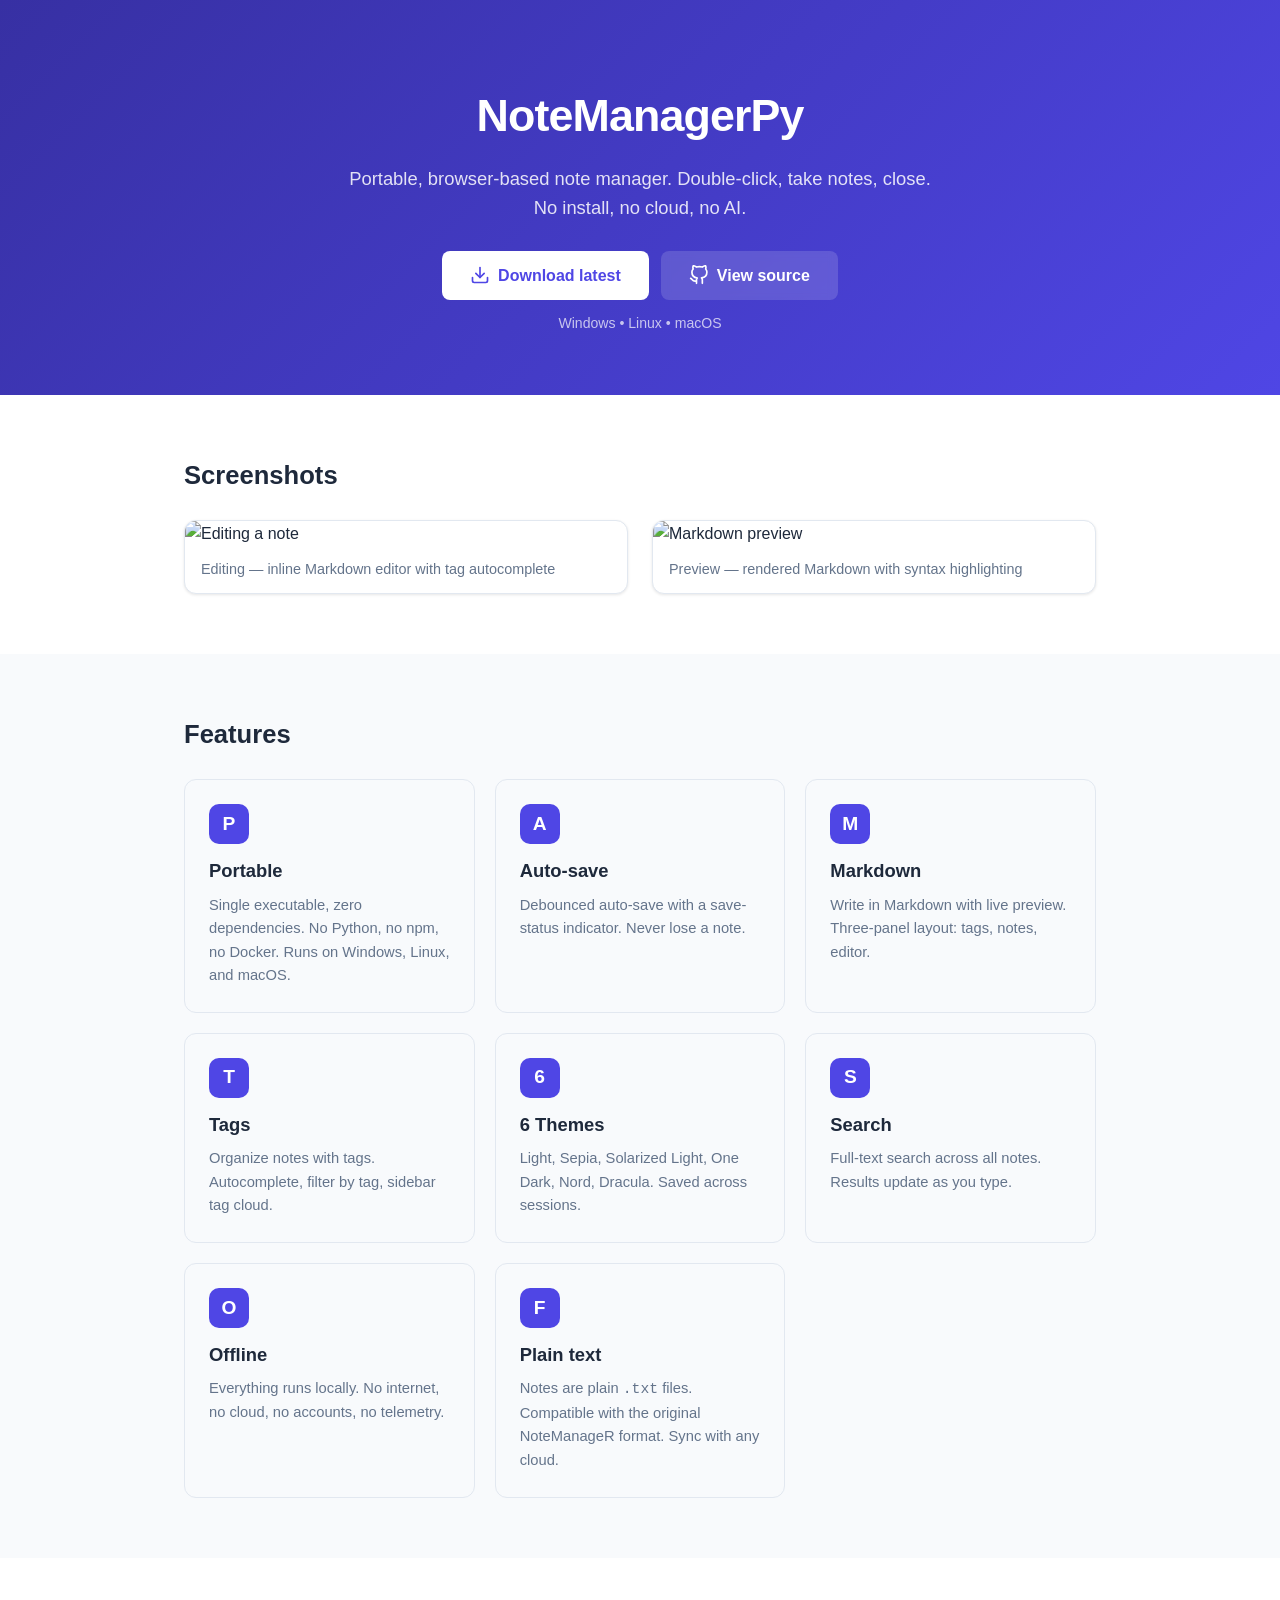
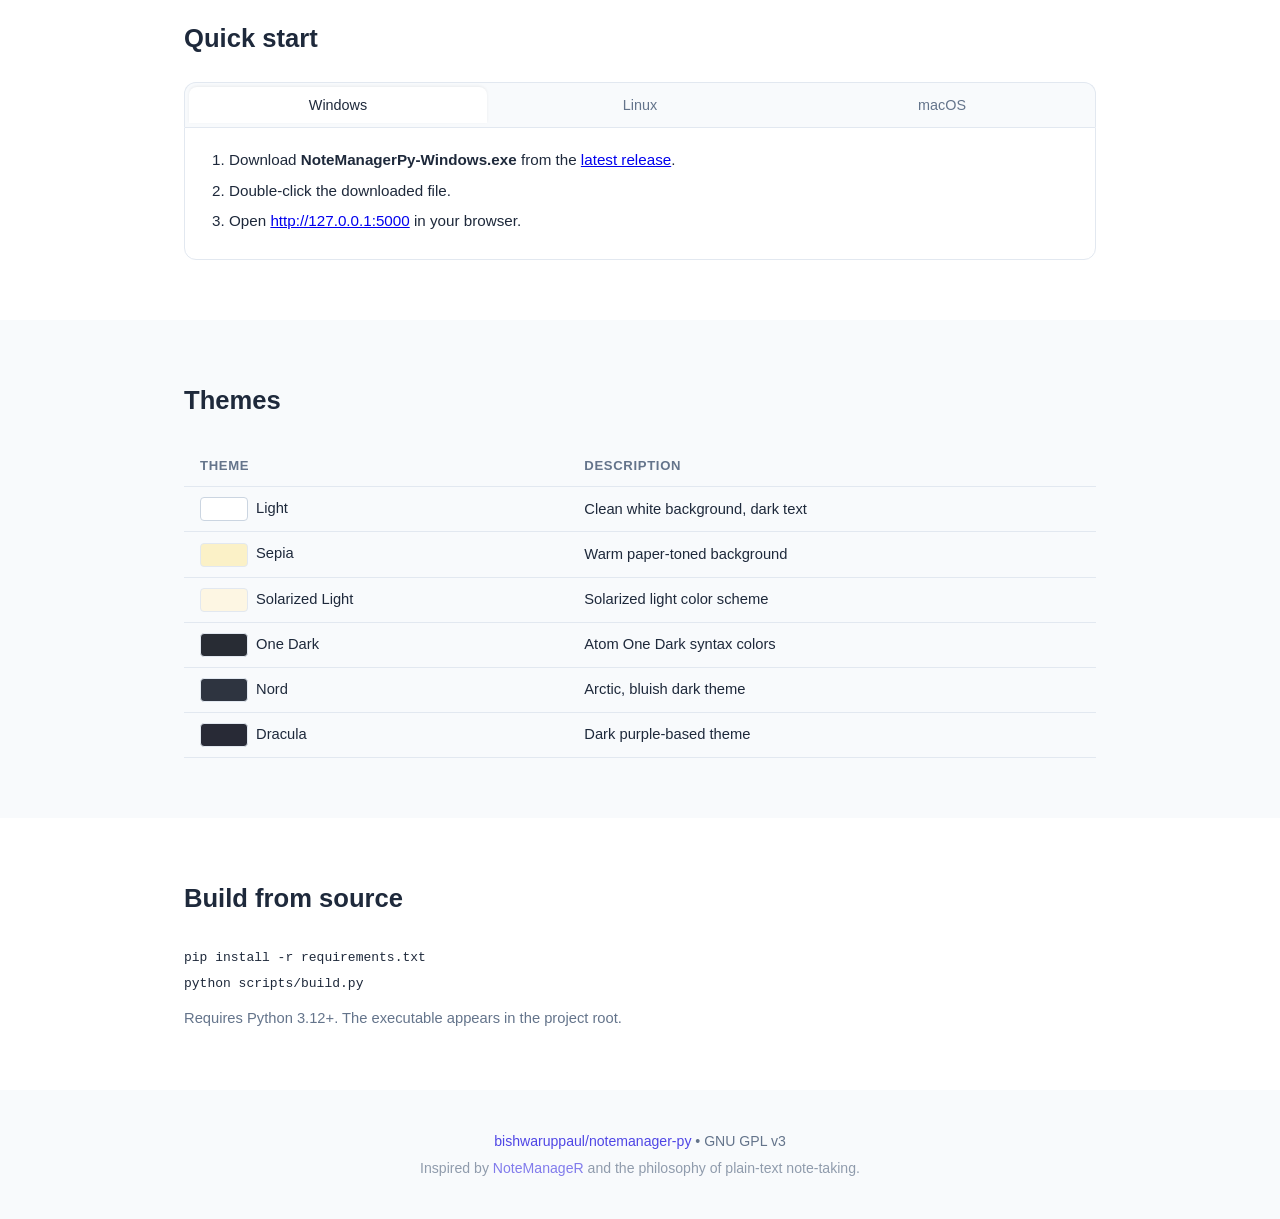
==== docs/index.html @ 029314eb "Create website" ====
<!DOCTYPE html>
<html lang="en">
<head>
  <meta charset="UTF-8">
  <meta name="viewport" content="width=device-width, initial-scale=1.0">
  <meta name="description" content="NoteManagerPy — Portable, browser-based note manager. Double-click, take notes, close. No install, no cloud, no AI.">
  <title>NoteManagerPy</title>
  <style>
    :root {
      --primary: #4f46e5;
      --primary-light: #818cf8;
      --primary-dark: #3730a3;
      --bg: #f8fafc;
      --surface: #ffffff;
      --text: #1e293b;
      --text-muted: #64748b;
      --border: #e2e8f0;
      --radius: 12px;
    }
    *, *::before, *::after { box-sizing: border-box; margin: 0; padding: 0; }
    body {
      font-family: -apple-system, BlinkMacSystemFont, "Segoe UI", Roboto, "Helvetica Neue", Arial, sans-serif;
      background: var(--bg);
      color: var(--text);
      line-height: 1.6;
    }
    .container { max-width: 960px; margin: 0 auto; padding: 0 24px; }

    /* Hero */
    .hero {
      background: linear-gradient(135deg, var(--primary-dark), var(--primary));
      color: #fff;
      padding: 80px 24px 60px;
      text-align: center;
    }
    .hero h1 { font-size: 2.8rem; font-weight: 800; letter-spacing: -0.02em; }
    .hero p { font-size: 1.15rem; margin-top: 12px; opacity: .85; max-width: 600px; margin-inline: auto; }
    .hero-actions { margin-top: 28px; display: flex; gap: 12px; justify-content: center; flex-wrap: wrap; }
    .btn {
      display: inline-flex; align-items: center; gap: 8px;
      padding: 12px 28px; border-radius: 8px; font-size: 1rem; font-weight: 600;
      text-decoration: none; transition: .2s;
    }
    .btn-primary { background: #fff; color: var(--primary); }
    .btn-primary:hover { background: #eef2ff; transform: translateY(-1px); }
    .btn-secondary { background: rgba(255,255,255,.15); color: #fff; backdrop-filter: blur(4px); }
    .btn-secondary:hover { background: rgba(255,255,255,.25); transform: translateY(-1px); }
    .btn svg { width: 20px; height: 20px; flex-shrink: 0; }

    /* Sections */
    section { padding: 60px 0; }
    section:nth-child(even) { background: var(--surface); }
    h2 { font-size: 1.6rem; font-weight: 700; margin-bottom: 24px; }
    h3 { font-size: 1.15rem; font-weight: 600; margin-bottom: 8px; }

    /*** Screenshots ***/
    .screenshots-grid {
      display: grid; grid-template-columns: 1fr 1fr; gap: 24px;
    }
    .screenshots-grid figure {
      background: var(--surface); border-radius: var(--radius); overflow: hidden;
      box-shadow: 0 1px 3px rgba(0,0,0,.1); border: 1px solid var(--border);
    }
    .screenshots-grid figcaption {
      padding: 12px 16px; font-size: .9rem; font-weight: 500; color: var(--text-muted);
    }
    .screenshots-grid img { width: 100%; display: block; }

    /*** Features ***/
    .features-grid {
      display: grid; grid-template-columns: repeat(auto-fill, minmax(260px, 1fr)); gap: 20px;
    }
    .feature-card {
      background: var(--bg); border-radius: var(--radius);
      padding: 24px; border: 1px solid var(--border);
    }
    .feature-card .icon {
      width: 40px; height: 40px; border-radius: 10px;
      background: var(--primary); color: #fff;
      display: flex; align-items: center; justify-content: center;
      font-size: 1.2rem; font-weight: 700; margin-bottom: 12px;
    }
    .feature-card p { font-size: .92rem; color: var(--text-muted); }

    /*** Quick start ***/
    .tabs-nav {
      display: flex; gap: 4px; margin-bottom: 0;
      background: var(--bg); padding: 4px; border-radius: var(--radius) var(--radius) 0 0;
      border: 1px solid var(--border); border-bottom: 0;
    }
    .tab-btn {
      flex: 1; padding: 10px 16px; border: 0; border-radius: 8px 8px 0 0;
      font-size: .9rem; font-weight: 500; cursor: pointer; transition: .15s;
      background: transparent; color: var(--text-muted);
    }
    .tab-btn.active { background: var(--surface); color: var(--text); box-shadow: 0 -1px 3px rgba(0,0,0,.06); }
    .tab-content { display: none; background: var(--surface); border: 1px solid var(--border); border-radius: 0 0 var(--radius) var(--radius); padding: 20px 24px; }
    .tab-content.active { display: block; }
    .tab-content code { display: block; background: #1e293b; color: #e2e8f0; padding: 16px; border-radius: 8px; font-size: .85rem; overflow-x: auto; }
    .tab-content li { margin-bottom: 6px; font-size: .95rem; }

    /*** Themes table ***/
    .theme-table { width: 100%; border-collapse: collapse; font-size: .92rem; }
    .theme-table th, .theme-table td { text-align: left; padding: 10px 16px; border-bottom: 1px solid var(--border); }
    .theme-table th { font-weight: 600; color: var(--text-muted); font-size: .82rem; text-transform: uppercase; letter-spacing: .05em; }
    .swatch { display: inline-block; width: 48px; height: 24px; border-radius: 4px; border: 1px solid var(--border); vertical-align: middle; margin-right: 8px; }

    /*** Footer ***/
    footer {
      text-align: center; padding: 40px 24px;
      color: var(--text-muted); font-size: .88rem;
    }
    footer a { color: var(--primary); text-decoration: none; }

    /*** Responsive ***/
    @media (max-width: 700px) {
      .hero h1 { font-size: 1.8rem; }
      .screenshots-grid { grid-template-columns: 1fr; }
    }
  </style>
</head>
<body>

<header class="hero">
  <div class="container">
    <h1>NoteManagerPy</h1>
    <p>Portable, browser-based note manager. Double-click, take notes, close. No install, no cloud, no AI.</p>
    <div class="hero-actions">
      <a class="btn btn-primary" href="https://github.com/bishwaruppaul/notemanager-py/releases/latest" target="_blank">
        <svg viewBox="0 0 24 24" fill="none" stroke="currentColor" stroke-width="2" stroke-linecap="round" stroke-linejoin="round"><path d="M21 15v4a2 2 0 01-2 2H5a2 2 0 01-2-2v-4"/><polyline points="7 10 12 15 17 10"/><line x1="12" y1="15" x2="12" y2="3"/></svg>
        Download latest
      </a>
      <a class="btn btn-secondary" href="https://github.com/bishwaruppaul/notemanager-py" target="_blank">
        <svg viewBox="0 0 24 24" fill="none" stroke="currentColor" stroke-width="2" stroke-linecap="round" stroke-linejoin="round"><path d="M9 19c-5 1.5-5-2.5-7-3m14 6v-3.87a3.37 3.37 0 00-.94-2.61c3.14-.35 6.44-1.54 6.44-7A5.44 5.44 0 0020 4.77 5.07 5.07 0 0019.91 1S18.73.65 16 2.48a13.38 13.38 0 00-7 0C6.27.65 5.09 1 5.09 1A5.07 5.07 0 005 4.77a5.44 5.44 0 00-1.5 3.78c0 5.42 3.3 6.61 6.44 7A3.37 3.37 0 009 18.13V22"/></svg>
        View source
      </a>
    </div>
    <div class="hero-actions" style="margin-top:12px;font-size:.88rem;opacity:.7">
      Windows &bull; Linux &bull; macOS
    </div>
  </div>
</header>

<!-- Screenshots -->
<section>
  <div class="container">
    <h2>Screenshots</h2>
    <div class="screenshots-grid">
      <figure>
        <img src="screenshots/edit_screenshot.png" alt="Editing a note">
        <figcaption>Editing — inline Markdown editor with tag autocomplete</figcaption>
      </figure>
      <figure>
        <img src="screenshots/preview_screenshot.png" alt="Markdown preview">
        <figcaption>Preview — rendered Markdown with syntax highlighting</figcaption>
      </figure>
    </div>
  </div>
</section>

<!-- Features -->
<section>
  <div class="container">
    <h2>Features</h2>
    <div class="features-grid">
      <div class="feature-card">
        <div class="icon">P</div>
        <h3>Portable</h3>
        <p>Single executable, zero dependencies. No Python, no npm, no Docker. Runs on Windows, Linux, and macOS.</p>
      </div>
      <div class="feature-card">
        <div class="icon">A</div>
        <h3>Auto-save</h3>
        <p>Debounced auto-save with a save-status indicator. Never lose a note.</p>
      </div>
      <div class="feature-card">
        <div class="icon">M</div>
        <h3>Markdown</h3>
        <p>Write in Markdown with live preview. Three-panel layout: tags, notes, editor.</p>
      </div>
      <div class="feature-card">
        <div class="icon">T</div>
        <h3>Tags</h3>
        <p>Organize notes with tags. Autocomplete, filter by tag, sidebar tag cloud.</p>
      </div>
      <div class="feature-card">
        <div class="icon">6</div>
        <h3>6 Themes</h3>
        <p>Light, Sepia, Solarized Light, One Dark, Nord, Dracula. Saved across sessions.</p>
      </div>
      <div class="feature-card">
        <div class="icon">S</div>
        <h3>Search</h3>
        <p>Full-text search across all notes. Results update as you type.</p>
      </div>
      <div class="feature-card">
        <div class="icon">O</div>
        <h3>Offline</h3>
        <p>Everything runs locally. No internet, no cloud, no accounts, no telemetry.</p>
      </div>
      <div class="feature-card">
        <div class="icon">F</div>
        <h3>Plain text</h3>
        <p>Notes are plain <code>.txt</code> files. Compatible with the original NoteManageR format. Sync with any cloud.</p>
      </div>
    </div>
  </div>
</section>

<!-- Quick start -->
<section>
  <div class="container">
    <h2>Quick start</h2>
    <div class="tabs-nav" id="tabs-nav">
      <button class="tab-btn active" data-tab="win">Windows</button>
      <button class="tab-btn" data-tab="linux">Linux</button>
      <button class="tab-btn" data-tab="mac">macOS</button>
    </div>
    <div class="tab-content active" id="tab-win">
      <ol style="padding-left:20px">
        <li>Download <strong>NoteManagerPy-Windows.exe</strong> from the <a href="https://github.com/bishwaruppaul/notemanager-py/releases/latest">latest release</a>.</li>
        <li>Double-click the downloaded file.</li>
        <li>Open <a href="http://127.0.0.1:5000">http://127.0.0.1:5000</a> in your browser.</li>
      </ol>
    </div>
    <div class="tab-content" id="tab-linux">
      <ol style="padding-left:20px">
        <li>Download <strong>NoteManagerPy-Linux</strong> from the <a href="https://github.com/bishwaruppaul/notemanager-py/releases/latest">latest release</a>.</li>
        <li><code>chmod +x NoteManagerPy-Linux</code></li>
        <li><code>./NoteManagerPy-Linux</code></li>
        <li>Open <a href="http://127.0.0.1:5000">http://127.0.0.1:5000</a>.</li>
      </ol>
    </div>
    <div class="tab-content" id="tab-mac">
      <ol style="padding-left:20px">
        <li>Download <strong>NoteManagerPy-macOS</strong> (or <strong>NoteManagerPy-macOS.app</strong>) from the <a href="https://github.com/bishwaruppaul/notemanager-py/releases/latest">latest release</a>.</li>
        <li><code>chmod +x NoteManagerPy-macOS</code></li>
        <li><code>./NoteManagerPy-macOS</code></li>
        <li>Open <a href="http://127.0.0.1:5000">http://127.0.0.1:5000</a>.</li>
      </ol>
    </div>
  </div>
</section>

<!-- Themes -->
<section>
  <div class="container">
    <h2>Themes</h2>
    <table class="theme-table">
      <thead>
        <tr><th>Theme</th><th>Description</th></tr>
      </thead>
      <tbody>
        <tr><td><span class="swatch" style="background:#ffffff;border-color:#cbd5e1"></span>Light</td><td>Clean white background, dark text</td></tr>
        <tr><td><span class="swatch" style="background:#fbf1c7"></span>Sepia</td><td>Warm paper-toned background</td></tr>
        <tr><td><span class="swatch" style="background:#fdf6e3"></span>Solarized Light</td><td>Solarized light color scheme</td></tr>
        <tr><td><span class="swatch" style="background:#282c34"></span>One Dark</td><td>Atom One Dark syntax colors</td></tr>
        <tr><td><span class="swatch" style="background:#2e3440"></span>Nord</td><td>Arctic, bluish dark theme</td></tr>
        <tr><td><span class="swatch" style="background:#282a36"></span>Dracula</td><td>Dark purple-based theme</td></tr>
      </tbody>
    </table>
  </div>
</section>

<!-- Build from source -->
<section>
  <div class="container">
    <h2>Build from source</h2>
    <code>pip install -r requirements.txt<br>python scripts/build.py</code>
    <p style="margin-top:12px;font-size:.92rem;color:var(--text-muted)">Requires Python 3.12+. The executable appears in the project root.</p>
  </div>
</section>

<footer>
  <div class="container">
    <p><a href="https://github.com/bishwaruppaul/notemanager-py">bishwaruppaul/notemanager-py</a> &bull; GNU GPL v3</p>
    <p style="margin-top:4px;opacity:.7">Inspired by <a href="https://github.com/bishwaruppaul/NoteManageR">NoteManageR</a> and the philosophy of plain-text note-taking.</p>
  </div>
</footer>

<script>
  (function() {
    const nav = document.getElementById('tabs-nav');
    if (!nav) return;
    nav.addEventListener('click', function(e) {
      const btn = e.target.closest('.tab-btn');
      if (!btn) return;
      nav.querySelectorAll('.tab-btn').forEach(b => b.classList.remove('active'));
      btn.classList.add('active');
      document.querySelectorAll('.tab-content').forEach(tc => tc.classList.remove('active'));
      document.getElementById('tab-' + btn.dataset.tab).classList.add('active');
    });
  })();
</script>
</body>
</html>
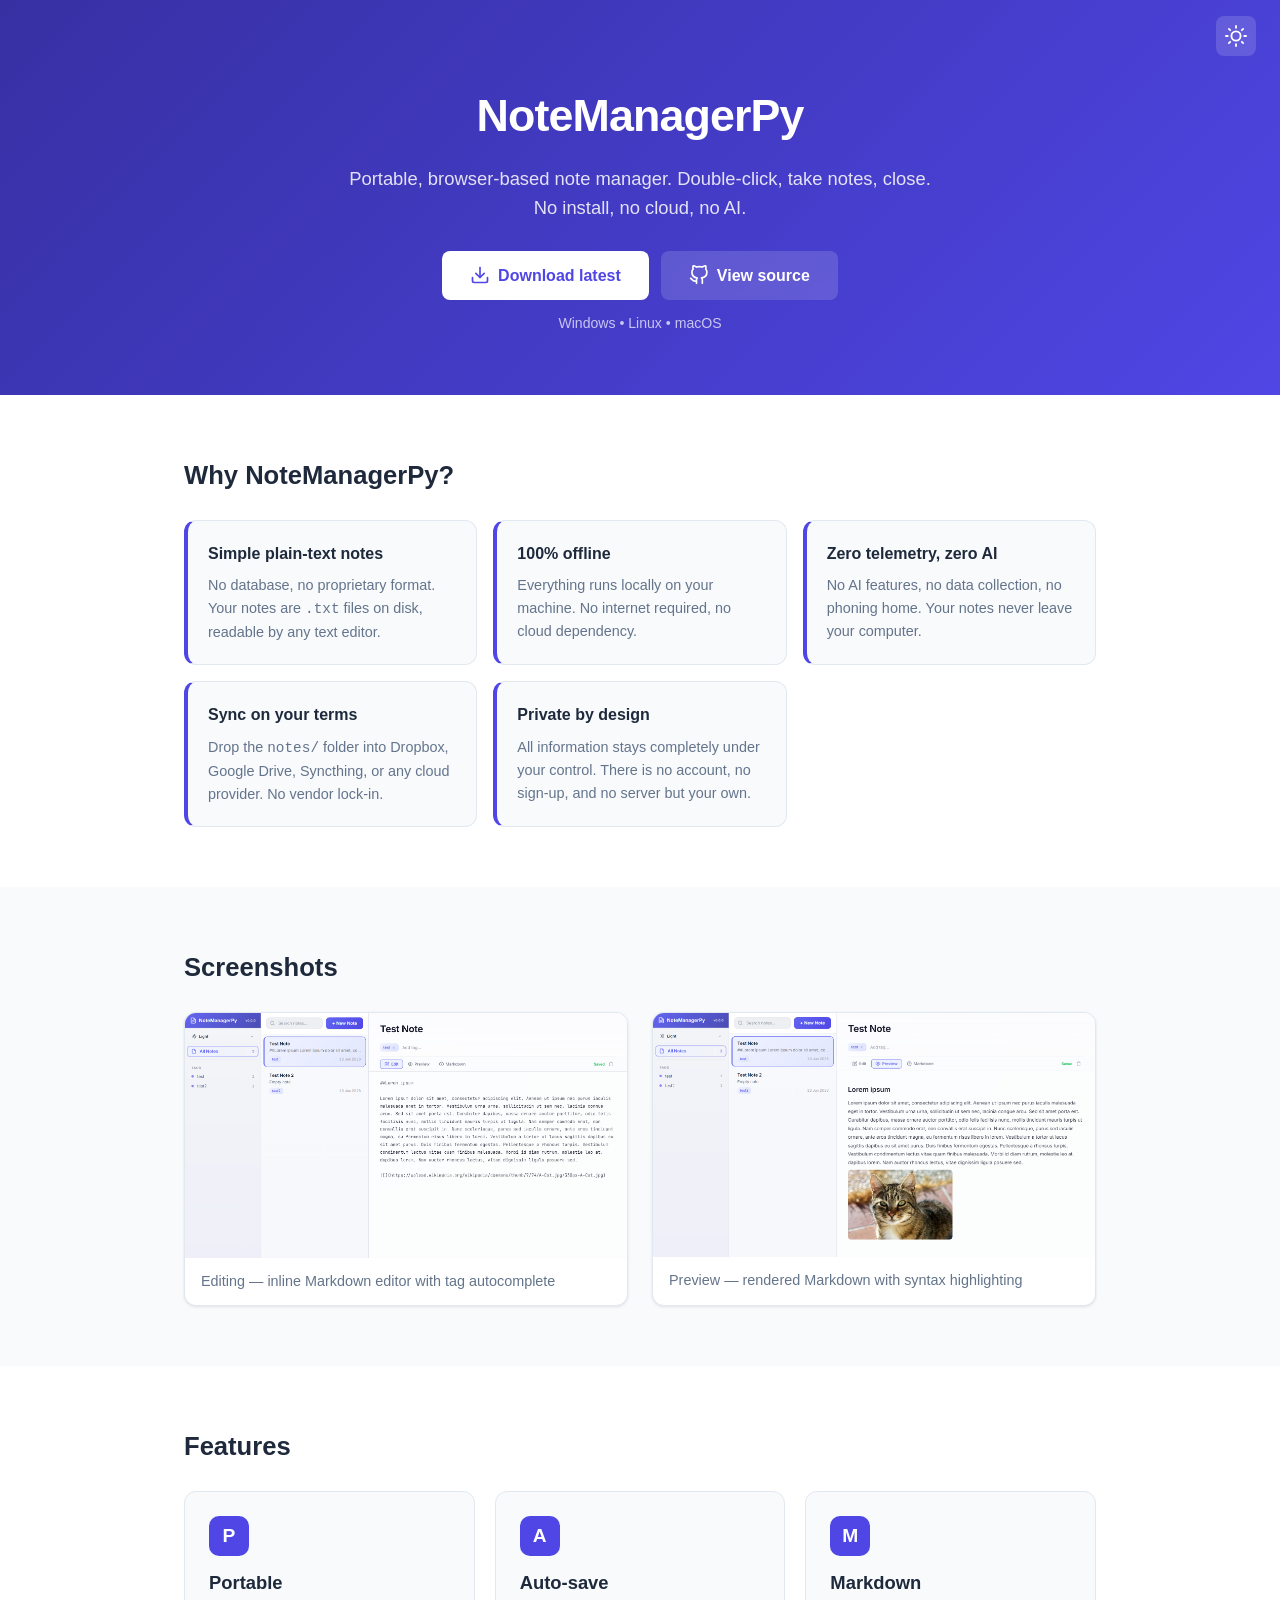
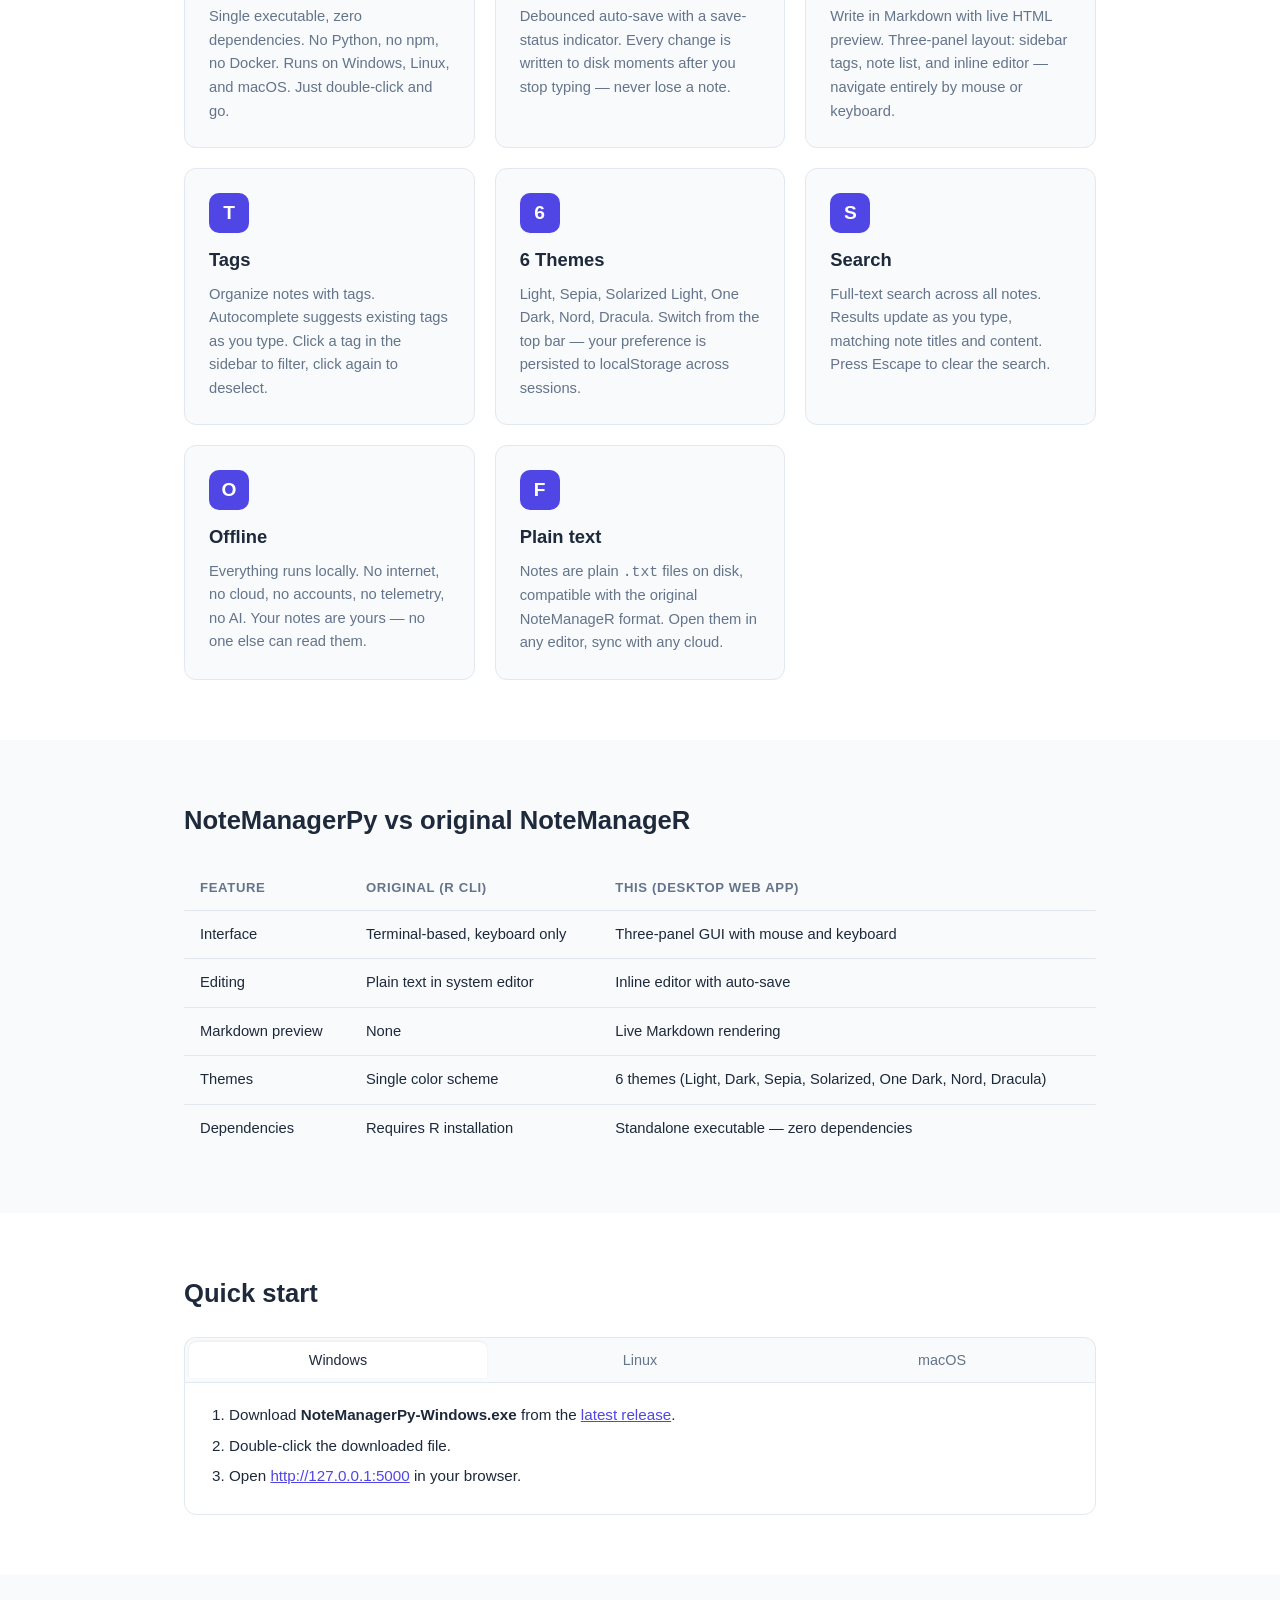
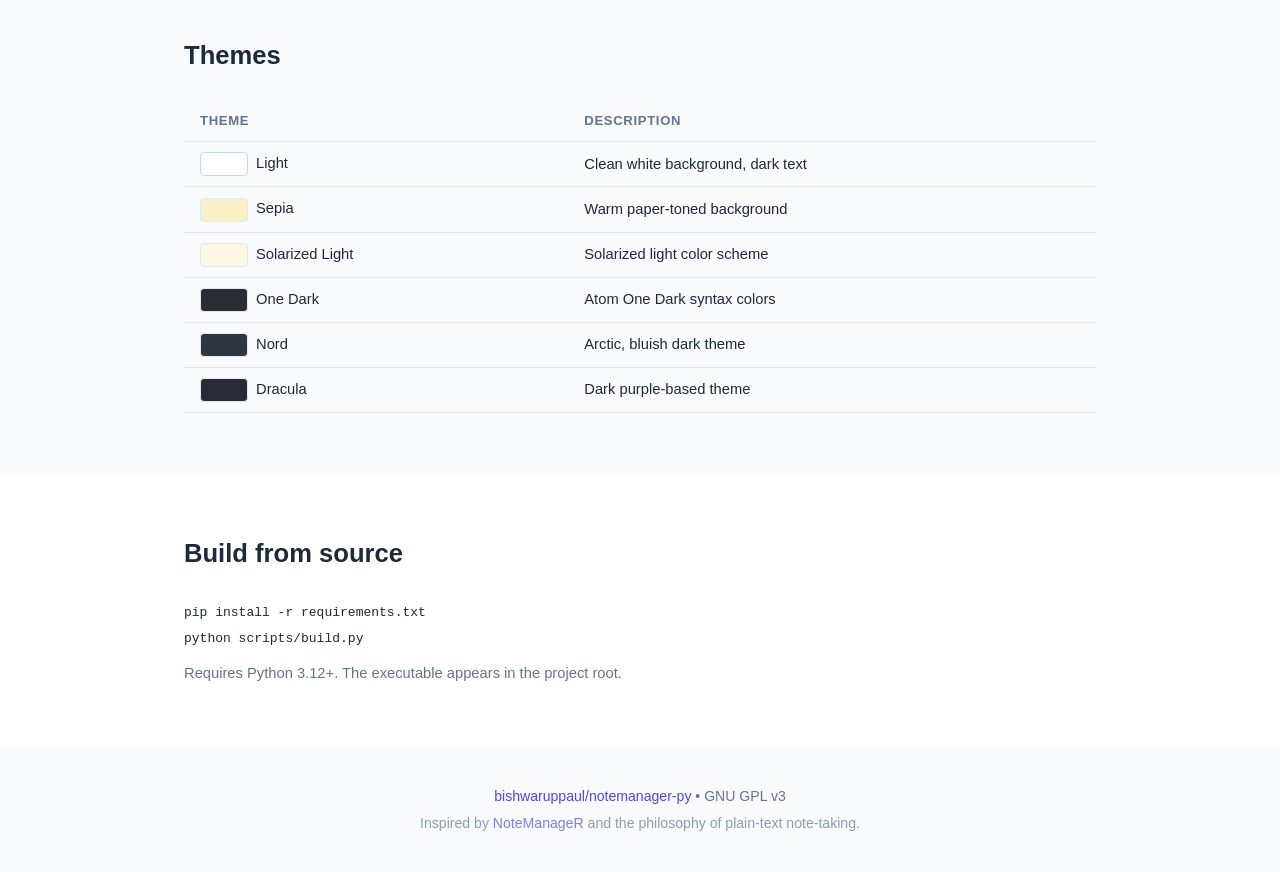
==== commit ebd0ecde: "Update website" ====
--- a/docs/index.html
+++ b/docs/index.html
@@ -17,6 +17,13 @@
       --border: #e2e8f0;
       --radius: 12px;
     }
+    [data-theme="dark"] {
+      --bg: #0f172a;
+      --surface: #1e293b;
+      --text: #e2e8f0;
+      --text-muted: #94a3b8;
+      --border: #334155;
+    }
     *, *::before, *::after { box-sizing: border-box; margin: 0; padding: 0; }
     body {
       font-family: -apple-system, BlinkMacSystemFont, "Segoe UI", Roboto, "Helvetica Neue", Arial, sans-serif;
@@ -25,6 +32,7 @@
       line-height: 1.6;
     }
     .container { max-width: 960px; margin: 0 auto; padding: 0 24px; }
+    a { color: var(--primary); }
 
     /* Hero */
     .hero {
@@ -32,6 +40,7 @@
       color: #fff;
       padding: 80px 24px 60px;
       text-align: center;
+      position: relative;
     }
     .hero h1 { font-size: 2.8rem; font-weight: 800; letter-spacing: -0.02em; }
     .hero p { font-size: 1.15rem; margin-top: 12px; opacity: .85; max-width: 600px; margin-inline: auto; }
@@ -47,6 +56,17 @@
     .btn-secondary:hover { background: rgba(255,255,255,.25); transform: translateY(-1px); }
     .btn svg { width: 20px; height: 20px; flex-shrink: 0; }
 
+    /* Theme toggle */
+    .theme-toggle {
+      position: absolute; top: 16px; right: 24px;
+      background: rgba(255,255,255,.15); border: 0; border-radius: 8px;
+      color: #fff; width: 40px; height: 40px; cursor: pointer;
+      display: flex; align-items: center; justify-content: center;
+      backdrop-filter: blur(4px); transition: .2s;
+    }
+    .theme-toggle:hover { background: rgba(255,255,255,.25); }
+    .theme-toggle svg { width: 22px; height: 22px; }
+
     /* Sections */
     section { padding: 60px 0; }
     section:nth-child(even) { background: var(--surface); }
@@ -60,11 +80,35 @@
     .screenshots-grid figure {
       background: var(--surface); border-radius: var(--radius); overflow: hidden;
       box-shadow: 0 1px 3px rgba(0,0,0,.1); border: 1px solid var(--border);
-    }
+      cursor: pointer; transition: .2s;
+    }
+    .screenshots-grid figure:hover { box-shadow: 0 4px 12px rgba(0,0,0,.15); }
     .screenshots-grid figcaption {
       padding: 12px 16px; font-size: .9rem; font-weight: 500; color: var(--text-muted);
     }
     .screenshots-grid img { width: 100%; display: block; }
+
+    /*** Lightbox ***/
+    .lightbox {
+      position: fixed; inset: 0; z-index: 999;
+      background: rgba(0,0,0,.85); display: none;
+      align-items: center; justify-content: center;
+      padding: 24px; cursor: pointer;
+    }
+    .lightbox.open { display: flex; }
+    .lightbox img {
+      max-width: 95vw; max-height: 90vh;
+      border-radius: 8px; box-shadow: 0 8px 40px rgba(0,0,0,.5);
+      cursor: default;
+    }
+    .lightbox-close {
+      position: absolute; top: 16px; right: 24px;
+      background: rgba(255,255,255,.15); border: 0; border-radius: 8px;
+      color: #fff; width: 40px; height: 40px; cursor: pointer;
+      display: flex; align-items: center; justify-content: center;
+      font-size: 1.4rem; transition: .2s;
+    }
+    .lightbox-close:hover { background: rgba(255,255,255,.25); }
 
     /*** Features ***/
     .features-grid {
@@ -82,6 +126,24 @@
     }
     .feature-card p { font-size: .92rem; color: var(--text-muted); }
 
+    /*** Why section ***/
+    .why-grid {
+      display: grid; grid-template-columns: repeat(auto-fill, minmax(260px, 1fr)); gap: 16px;
+    }
+    .why-item {
+      background: var(--bg); border-radius: var(--radius);
+      padding: 20px; border: 1px solid var(--border);
+      border-left: 4px solid var(--primary);
+    }
+    .why-item h3 { font-size: 1rem; }
+    .why-item p { font-size: .9rem; color: var(--text-muted); margin-top: 4px; }
+
+    /*** Comparison table ***/
+    .compare-table { width: 100%; border-collapse: collapse; font-size: .92rem; }
+    .compare-table th, .compare-table td { text-align: left; padding: 12px 16px; border-bottom: 1px solid var(--border); }
+    .compare-table th { font-weight: 600; color: var(--text-muted); font-size: .82rem; text-transform: uppercase; letter-spacing: .05em; }
+    .compare-table tr:last-child td { border-bottom: 0; }
+
     /*** Quick start ***/
     .tabs-nav {
       display: flex; gap: 4px; margin-bottom: 0;
@@ -116,12 +178,18 @@
     @media (max-width: 700px) {
       .hero h1 { font-size: 1.8rem; }
       .screenshots-grid { grid-template-columns: 1fr; }
+      .features-grid { grid-template-columns: 1fr; }
+      .why-grid { grid-template-columns: 1fr; }
     }
   </style>
 </head>
 <body>
 
 <header class="hero">
+  <button class="theme-toggle" id="theme-toggle" aria-label="Toggle dark mode">
+    <svg id="theme-icon-sun" viewBox="0 0 24 24" fill="none" stroke="currentColor" stroke-width="2" stroke-linecap="round" stroke-linejoin="round"><circle cx="12" cy="12" r="5"/><line x1="12" y1="1" x2="12" y2="3"/><line x1="12" y1="21" x2="12" y2="23"/><line x1="4.22" y1="4.22" x2="5.64" y2="5.64"/><line x1="18.36" y1="18.36" x2="19.78" y2="19.78"/><line x1="1" y1="12" x2="3" y2="12"/><line x1="21" y1="12" x2="23" y2="12"/><line x1="4.22" y1="19.78" x2="5.64" y2="18.36"/><line x1="18.36" y1="5.64" x2="19.78" y2="4.22"/></svg>
+    <svg id="theme-icon-moon" viewBox="0 0 24 24" fill="none" stroke="currentColor" stroke-width="2" stroke-linecap="round" stroke-linejoin="round" style="display:none"><path d="M21 12.79A9 9 0 1111.21 3 7 7 0 0021 12.79z"/></svg>
+  </button>
   <div class="container">
     <h1>NoteManagerPy</h1>
     <p>Portable, browser-based note manager. Double-click, take notes, close. No install, no cloud, no AI.</p>
@@ -141,16 +209,45 @@
   </div>
 </header>
 
+<!-- Why NoteManagerPy? -->
+<section>
+  <div class="container">
+    <h2>Why NoteManagerPy?</h2>
+    <div class="why-grid">
+      <div class="why-item">
+        <h3>Simple plain-text notes</h3>
+        <p>No database, no proprietary format. Your notes are <code>.txt</code> files on disk, readable by any text editor.</p>
+      </div>
+      <div class="why-item">
+        <h3>100% offline</h3>
+        <p>Everything runs locally on your machine. No internet required, no cloud dependency.</p>
+      </div>
+      <div class="why-item">
+        <h3>Zero telemetry, zero AI</h3>
+        <p>No AI features, no data collection, no phoning home. Your notes never leave your computer.</p>
+      </div>
+      <div class="why-item">
+        <h3>Sync on your terms</h3>
+        <p>Drop the <code>notes/</code> folder into Dropbox, Google Drive, Syncthing, or any cloud provider. No vendor lock-in.</p>
+      </div>
+      <div class="why-item">
+        <h3>Private by design</h3>
+        <p>All information stays completely under your control. There is no account, no sign-up, and no server but your own.</p>
+      </div>
+    </div>
+  </div>
+</section>
+
 <!-- Screenshots -->
 <section>
   <div class="container">
     <h2>Screenshots</h2>
     <div class="screenshots-grid">
-      <figure>
+      <figure onclick="openLightbox('screenshots/edit_screenshot.png')">
         <img src="screenshots/edit_screenshot.png" alt="Editing a note">
         <figcaption>Editing — inline Markdown editor with tag autocomplete</figcaption>
       </figure>
-      <figure>
+      <figure onclick="openLightbox('screenshots/preview_screenshot.png')">
         <img src="screenshots/preview_screenshot.png" alt="Markdown preview">
         <figcaption>Preview — rendered Markdown with syntax highlighting</figcaption>
       </figure>
@@ -166,44 +263,63 @@
       <div class="feature-card">
         <div class="icon">P</div>
         <h3>Portable</h3>
-        <p>Single executable, zero dependencies. No Python, no npm, no Docker. Runs on Windows, Linux, and macOS.</p>
+        <p>Single executable, zero dependencies. No Python, no npm, no Docker. Runs on Windows, Linux, and macOS. Just double-click and go.</p>
       </div>
       <div class="feature-card">
         <div class="icon">A</div>
         <h3>Auto-save</h3>
-        <p>Debounced auto-save with a save-status indicator. Never lose a note.</p>
+        <p>Debounced auto-save with a save-status indicator. Every change is written to disk moments after you stop typing — never lose a note.</p>
       </div>
       <div class="feature-card">
         <div class="icon">M</div>
         <h3>Markdown</h3>
-        <p>Write in Markdown with live preview. Three-panel layout: tags, notes, editor.</p>
+        <p>Write in Markdown with live HTML preview. Three-panel layout: sidebar tags, note list, and inline editor — navigate entirely by mouse or keyboard.</p>
       </div>
       <div class="feature-card">
         <div class="icon">T</div>
         <h3>Tags</h3>
-        <p>Organize notes with tags. Autocomplete, filter by tag, sidebar tag cloud.</p>
+        <p>Organize notes with tags. Autocomplete suggests existing tags as you type. Click a tag in the sidebar to filter, click again to deselect.</p>
       </div>
       <div class="feature-card">
         <div class="icon">6</div>
         <h3>6 Themes</h3>
-        <p>Light, Sepia, Solarized Light, One Dark, Nord, Dracula. Saved across sessions.</p>
+        <p>Light, Sepia, Solarized Light, One Dark, Nord, Dracula. Switch from the top bar — your preference is persisted to localStorage across sessions.</p>
       </div>
       <div class="feature-card">
         <div class="icon">S</div>
         <h3>Search</h3>
-        <p>Full-text search across all notes. Results update as you type.</p>
+        <p>Full-text search across all notes. Results update as you type, matching note titles and content. Press Escape to clear the search.</p>
       </div>
       <div class="feature-card">
         <div class="icon">O</div>
         <h3>Offline</h3>
-        <p>Everything runs locally. No internet, no cloud, no accounts, no telemetry.</p>
+        <p>Everything runs locally. No internet, no cloud, no accounts, no telemetry, no AI. Your notes are yours — no one else can read them.</p>
       </div>
       <div class="feature-card">
         <div class="icon">F</div>
         <h3>Plain text</h3>
-        <p>Notes are plain <code>.txt</code> files. Compatible with the original NoteManageR format. Sync with any cloud.</p>
-      </div>
-    </div>
+        <p>Notes are plain <code>.txt</code> files on disk, compatible with the original NoteManageR format. Open them in any editor, sync with any cloud.</p>
+      </div>
+    </div>
+  </div>
+</section>
+
+<!-- Comparison -->
+<section>
+  <div class="container">
+    <h2>NoteManagerPy vs original NoteManageR</h2>
+    <table class="compare-table">
+      <thead>
+        <tr><th>Feature</th><th>Original (R CLI)</th><th>This (Desktop web app)</th></tr>
+      </thead>
+      <tbody>
+        <tr><td>Interface</td><td>Terminal-based, keyboard only</td><td>Three-panel GUI with mouse and keyboard</td></tr>
+        <tr><td>Editing</td><td>Plain text in system editor</td><td>Inline editor with auto-save</td></tr>
+        <tr><td>Markdown preview</td><td>None</td><td>Live Markdown rendering</td></tr>
+        <tr><td>Themes</td><td>Single color scheme</td><td>6 themes (Light, Dark, Sepia, Solarized, One Dark, Nord, Dracula)</td></tr>
+        <tr><td>Dependencies</td><td>Requires R installation</td><td>Standalone executable — zero dependencies</td></tr>
+      </tbody>
+    </table>
   </div>
 </section>
 
@@ -278,19 +394,81 @@
   </div>
 </footer>
 
+<!-- Lightbox -->
+<div class="lightbox" id="lightbox" onclick="closeLightbox(event)">
+  <button class="lightbox-close" onclick="closeLightbox()">&times;</button>
+  <img id="lightbox-img" src="" alt="Screenshot preview">
+</div>
+
 <script>
   (function() {
+    /* ---- Tab switcher ---- */
     const nav = document.getElementById('tabs-nav');
-    if (!nav) return;
-    nav.addEventListener('click', function(e) {
-      const btn = e.target.closest('.tab-btn');
-      if (!btn) return;
-      nav.querySelectorAll('.tab-btn').forEach(b => b.classList.remove('active'));
-      btn.classList.add('active');
-      document.querySelectorAll('.tab-content').forEach(tc => tc.classList.remove('active'));
-      document.getElementById('tab-' + btn.dataset.tab).classList.add('active');
-    });
+    if (nav) {
+      nav.addEventListener('click', function(e) {
+        const btn = e.target.closest('.tab-btn');
+        if (!btn) return;
+        nav.querySelectorAll('.tab-btn').forEach(b => b.classList.remove('active'));
+        btn.classList.add('active');
+        document.querySelectorAll('.tab-content').forEach(tc => tc.classList.remove('active'));
+        document.getElementById('tab-' + btn.dataset.tab).classList.add('active');
+      });
+    }
+
+    /* ---- Light / dark toggle ---- */
+    const html = document.documentElement;
+    const toggleBtn = document.getElementById('theme-toggle');
+    const sunIcon = document.getElementById('theme-icon-sun');
+    const moonIcon = document.getElementById('theme-icon-moon');
+
+    function applyTheme(theme) {
+      html.setAttribute('data-theme', theme === 'dark' ? 'dark' : '');
+      localStorage.setItem('theme', theme);
+      sunIcon.style.display = theme === 'dark' ? 'none' : '';
+      moonIcon.style.display  = theme === 'dark' ? '' : 'none';
+    }
+
+    // Restore saved theme or use system preference
+    const saved = localStorage.getItem('theme');
+    if (saved) {
+      applyTheme(saved);
+    } else if (window.matchMedia('(prefers-color-scheme: dark)').matches) {
+      applyTheme('dark');
+    }
+
+    if (toggleBtn) {
+      toggleBtn.addEventListener('click', function() {
+        const next = html.getAttribute('data-theme') === 'dark' ? 'light' : 'dark';
+        applyTheme(next);
+      });
+    }
   })();
+
+  /* ---- Lightbox ---- */
+  function openLightbox(src) {
+    document.getElementById('lightbox').classList.add('open');
+    document.getElementById('lightbox-img').src = src;
+    document.body.style.overflow = 'hidden';
+  }
+
+  function closeLightbox(ev) {
+    // If the click is on the backdrop (not the image), close
+    if (ev && ev.target !== ev.currentTarget) return;
+    document.getElementById('lightbox').classList.remove('open');
+    document.getElementById('lightbox-img').src = '';
+    document.body.style.overflow = '';
+  }
+
+  document.addEventListener('keydown', function(e) {
+    if (e.key === 'Escape') {
+      const lb = document.getElementById('lightbox');
+      if (lb.classList.contains('open')) {
+        lb.classList.remove('open');
+        document.getElementById('lightbox-img').src = '';
+        document.body.style.overflow = '';
+      }
+    }
+  });
 </script>
 </body>
 </html>
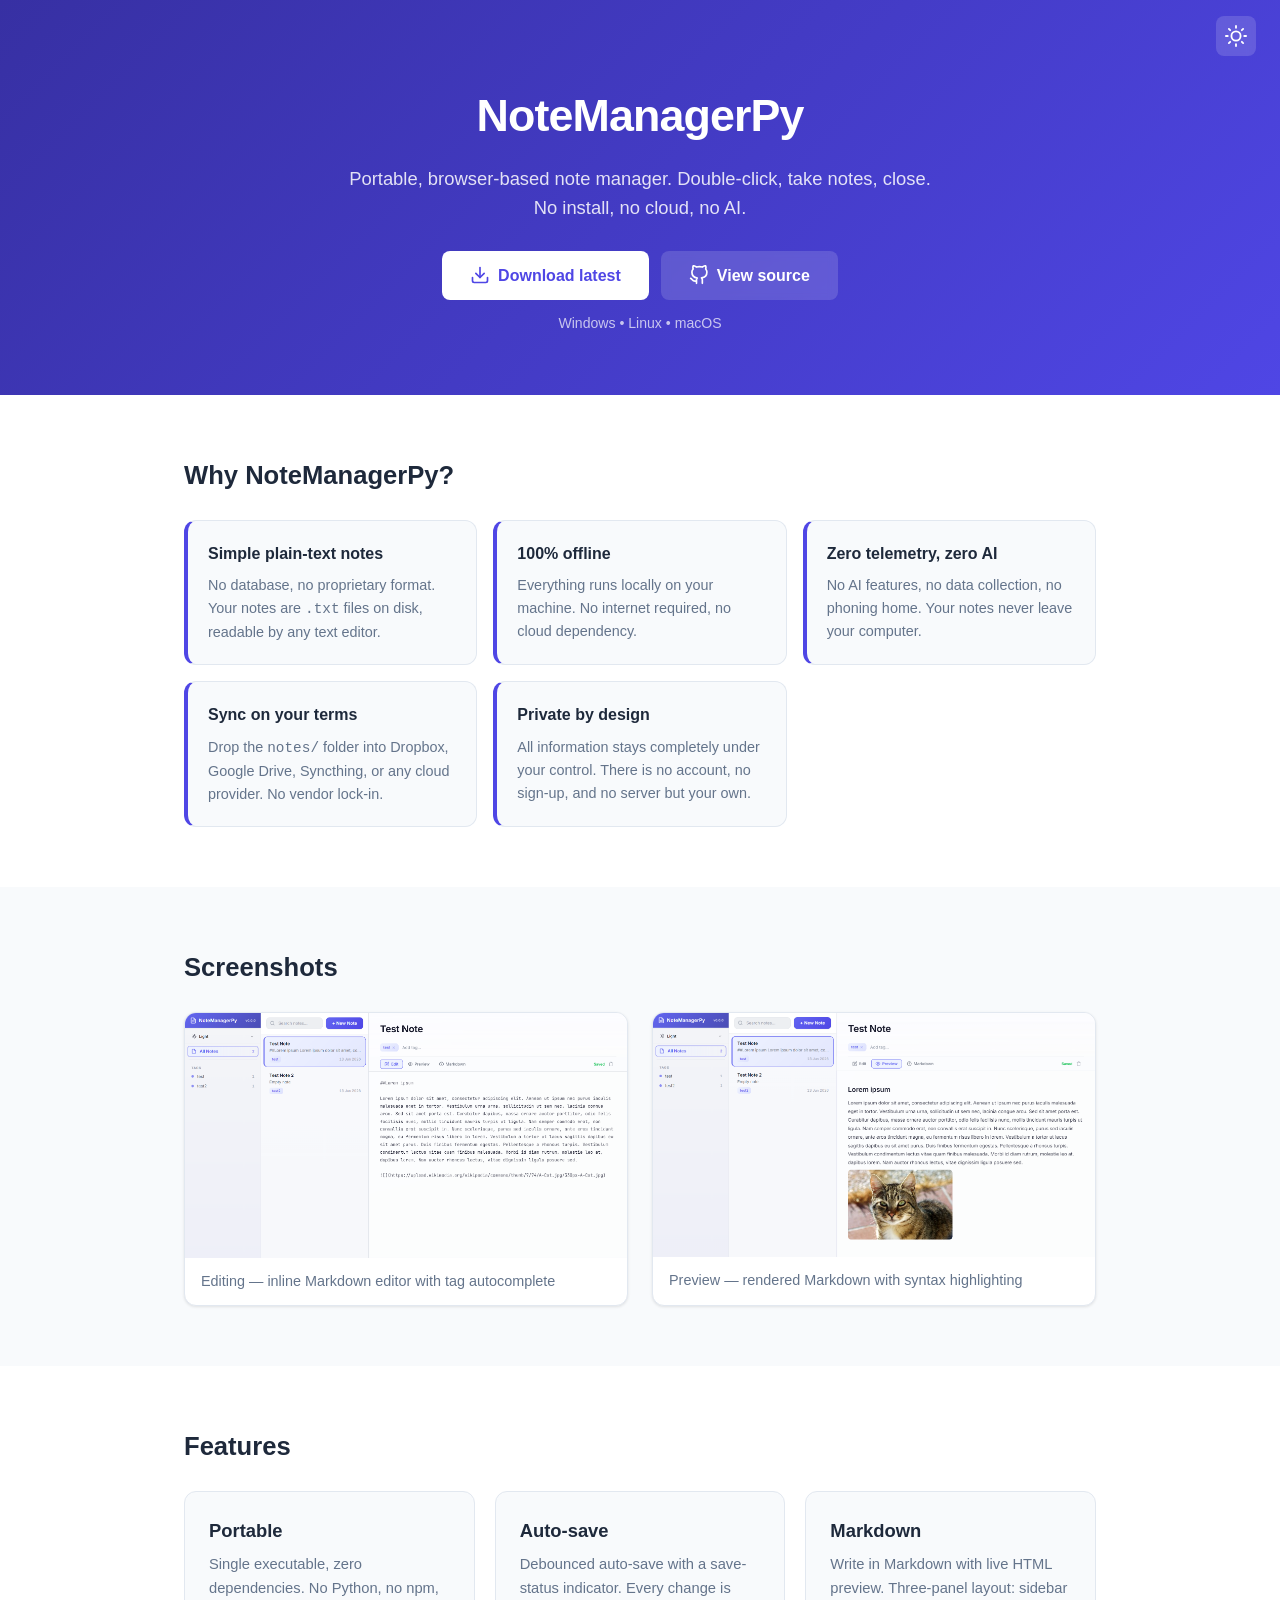
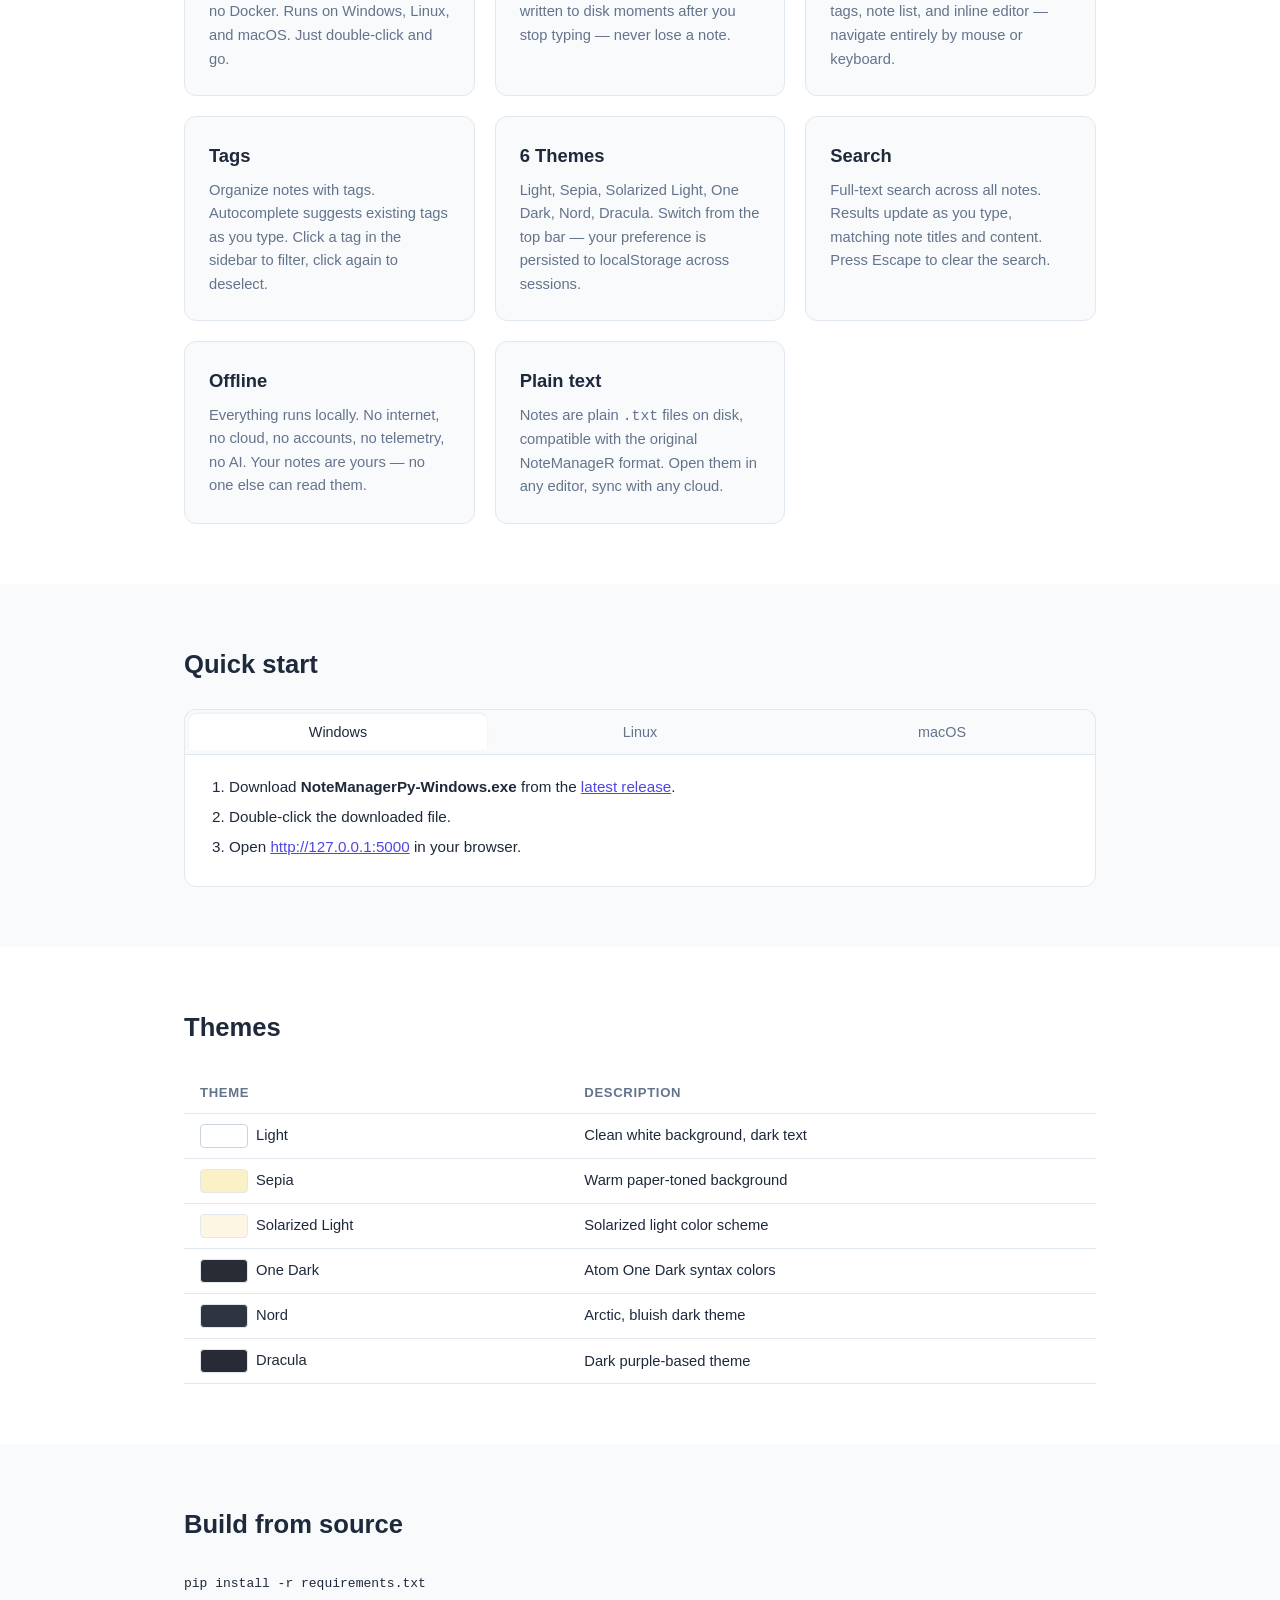
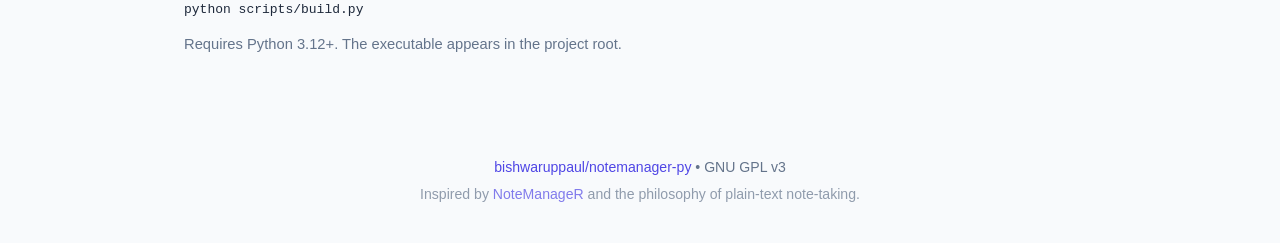
==== commit 4979170d: "Update website" ====
--- a/docs/index.html
+++ b/docs/index.html
@@ -118,12 +118,6 @@
       background: var(--bg); border-radius: var(--radius);
       padding: 24px; border: 1px solid var(--border);
     }
-    .feature-card .icon {
-      width: 40px; height: 40px; border-radius: 10px;
-      background: var(--primary); color: #fff;
-      display: flex; align-items: center; justify-content: center;
-      font-size: 1.2rem; font-weight: 700; margin-bottom: 12px;
-    }
     .feature-card p { font-size: .92rem; color: var(--text-muted); }
 
     /*** Why section ***/
@@ -261,65 +255,38 @@
     <h2>Features</h2>
     <div class="features-grid">
       <div class="feature-card">
-        <div class="icon">P</div>
         <h3>Portable</h3>
         <p>Single executable, zero dependencies. No Python, no npm, no Docker. Runs on Windows, Linux, and macOS. Just double-click and go.</p>
       </div>
       <div class="feature-card">
-        <div class="icon">A</div>
         <h3>Auto-save</h3>
         <p>Debounced auto-save with a save-status indicator. Every change is written to disk moments after you stop typing — never lose a note.</p>
       </div>
       <div class="feature-card">
-        <div class="icon">M</div>
         <h3>Markdown</h3>
         <p>Write in Markdown with live HTML preview. Three-panel layout: sidebar tags, note list, and inline editor — navigate entirely by mouse or keyboard.</p>
       </div>
       <div class="feature-card">
-        <div class="icon">T</div>
         <h3>Tags</h3>
         <p>Organize notes with tags. Autocomplete suggests existing tags as you type. Click a tag in the sidebar to filter, click again to deselect.</p>
       </div>
       <div class="feature-card">
-        <div class="icon">6</div>
         <h3>6 Themes</h3>
         <p>Light, Sepia, Solarized Light, One Dark, Nord, Dracula. Switch from the top bar — your preference is persisted to localStorage across sessions.</p>
       </div>
       <div class="feature-card">
-        <div class="icon">S</div>
         <h3>Search</h3>
         <p>Full-text search across all notes. Results update as you type, matching note titles and content. Press Escape to clear the search.</p>
       </div>
       <div class="feature-card">
-        <div class="icon">O</div>
         <h3>Offline</h3>
         <p>Everything runs locally. No internet, no cloud, no accounts, no telemetry, no AI. Your notes are yours — no one else can read them.</p>
       </div>
       <div class="feature-card">
-        <div class="icon">F</div>
         <h3>Plain text</h3>
         <p>Notes are plain <code>.txt</code> files on disk, compatible with the original NoteManageR format. Open them in any editor, sync with any cloud.</p>
       </div>
     </div>
-  </div>
-</section>
-
-<!-- Comparison -->
-<section>
-  <div class="container">
-    <h2>NoteManagerPy vs original NoteManageR</h2>
-    <table class="compare-table">
-      <thead>
-        <tr><th>Feature</th><th>Original (R CLI)</th><th>This (Desktop web app)</th></tr>
-      </thead>
-      <tbody>
-        <tr><td>Interface</td><td>Terminal-based, keyboard only</td><td>Three-panel GUI with mouse and keyboard</td></tr>
-        <tr><td>Editing</td><td>Plain text in system editor</td><td>Inline editor with auto-save</td></tr>
-        <tr><td>Markdown preview</td><td>None</td><td>Live Markdown rendering</td></tr>
-        <tr><td>Themes</td><td>Single color scheme</td><td>6 themes (Light, Dark, Sepia, Solarized, One Dark, Nord, Dracula)</td></tr>
-        <tr><td>Dependencies</td><td>Requires R installation</td><td>Standalone executable — zero dependencies</td></tr>
-      </tbody>
-    </table>
   </div>
 </section>
 
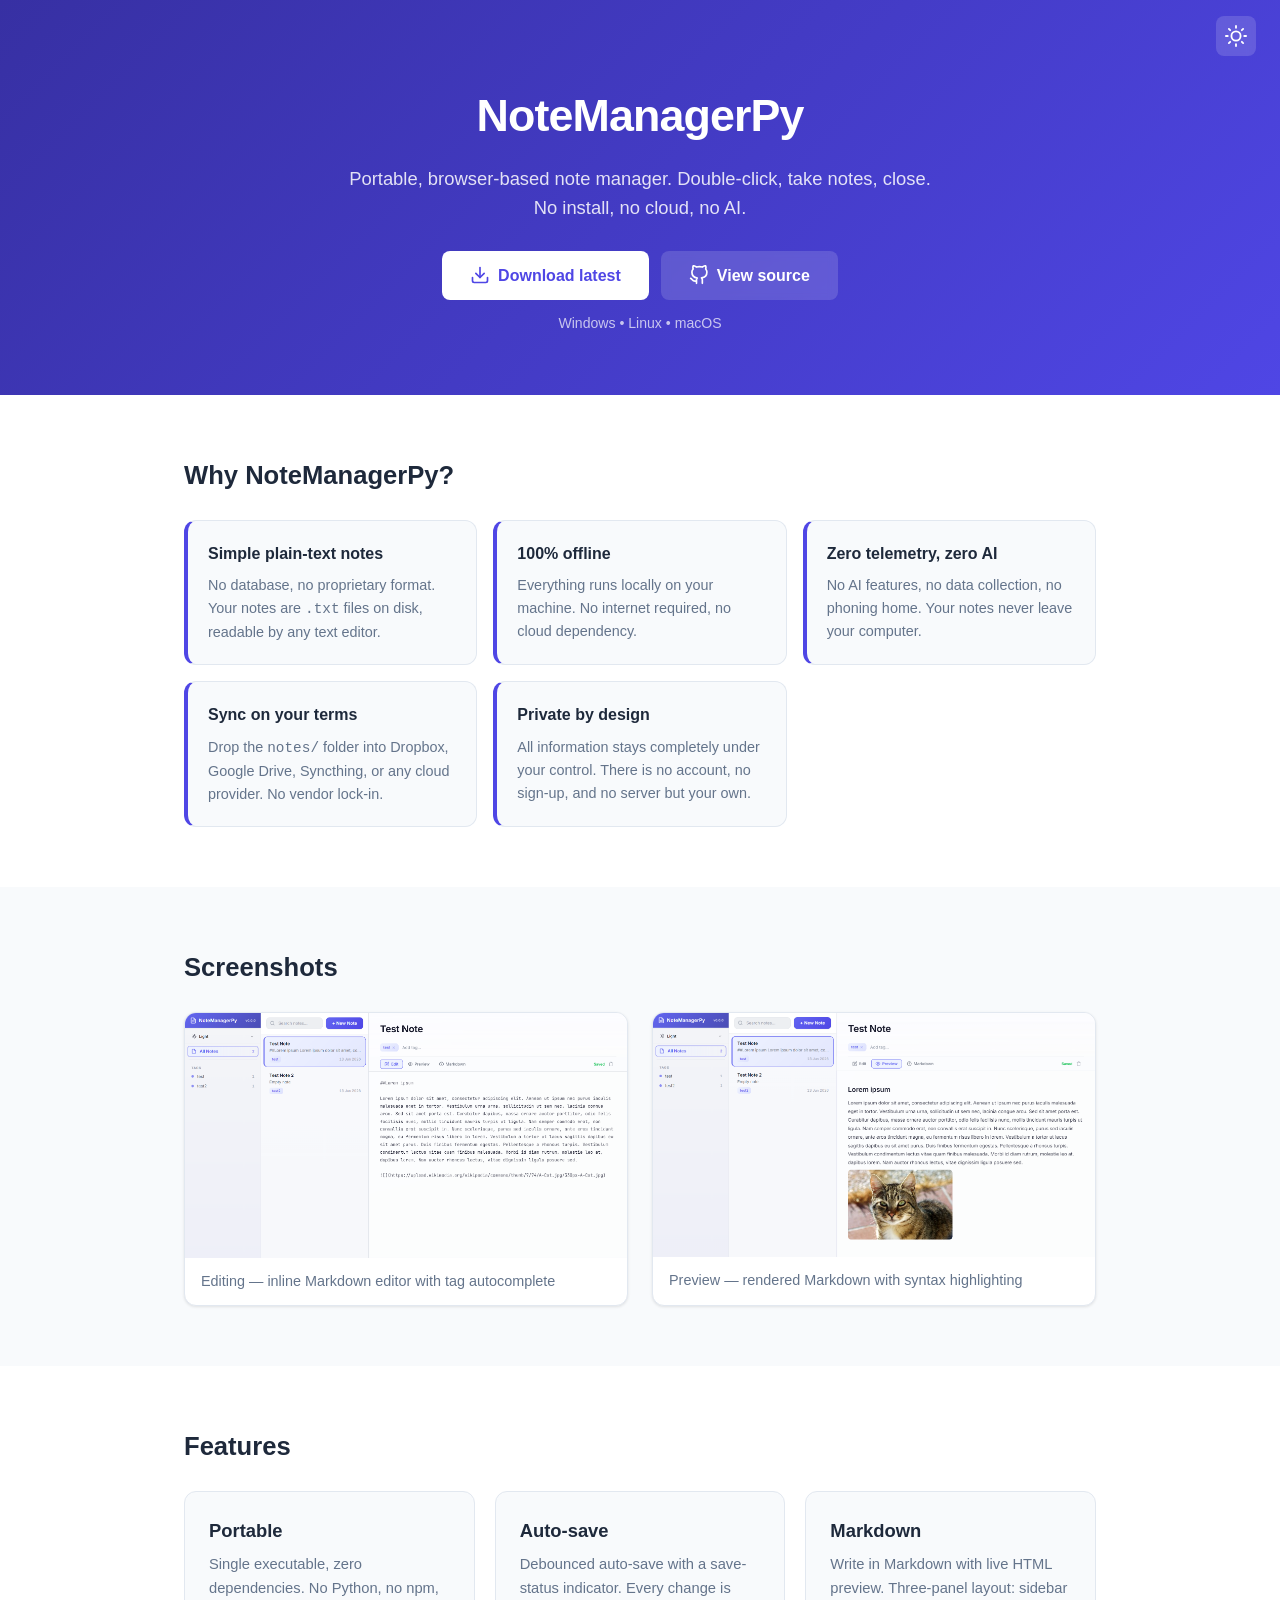
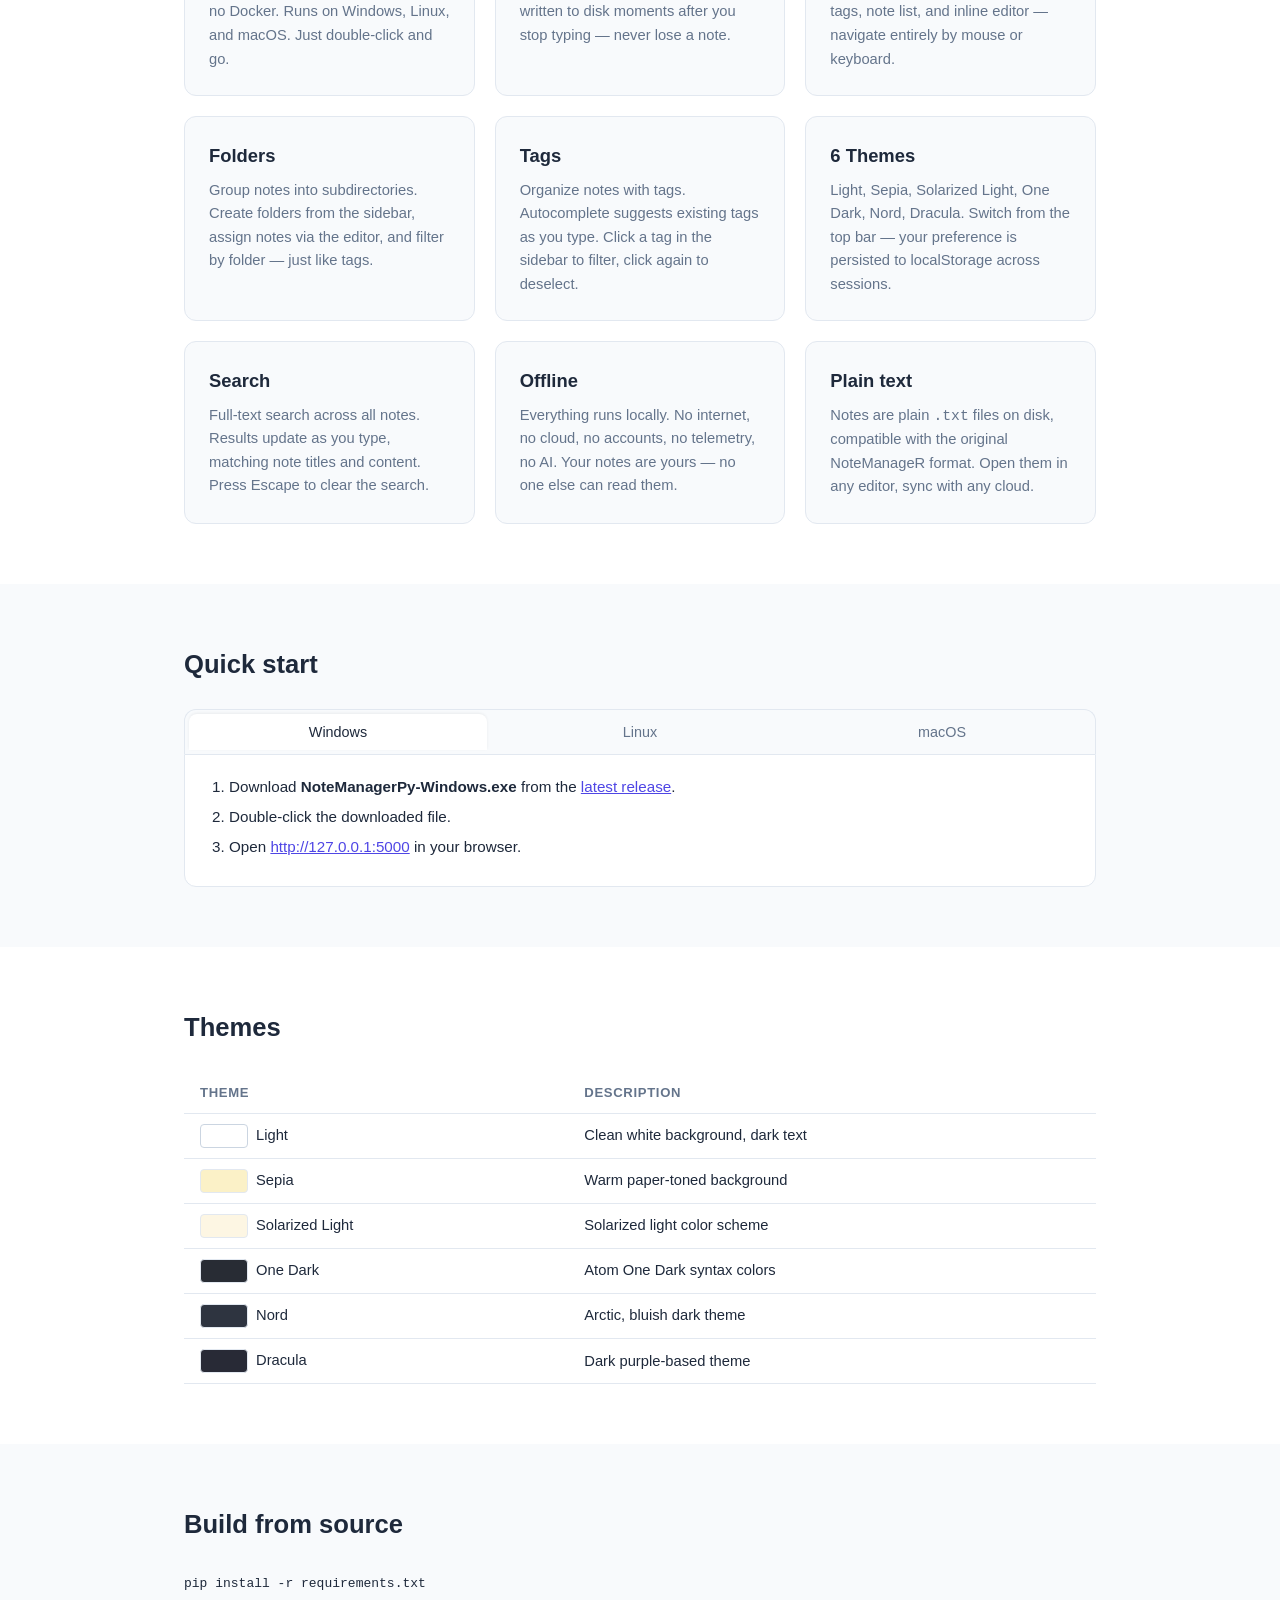
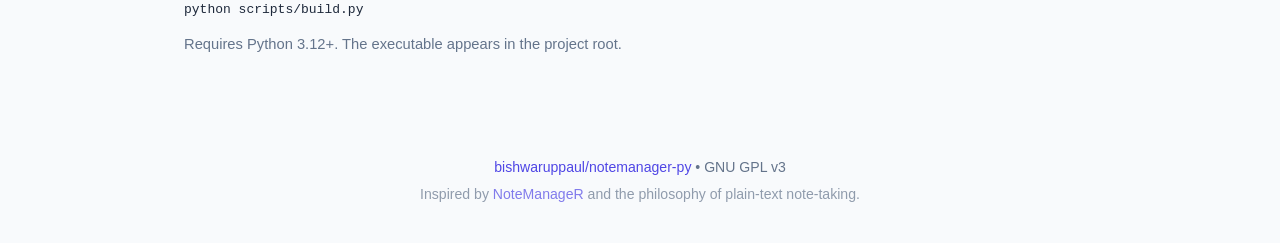
==== commit 5a782dd3: "Added Folders feature" ====
--- a/docs/index.html
+++ b/docs/index.html
@@ -267,6 +267,10 @@
         <p>Write in Markdown with live HTML preview. Three-panel layout: sidebar tags, note list, and inline editor — navigate entirely by mouse or keyboard.</p>
       </div>
       <div class="feature-card">
+        <h3>Folders</h3>
+        <p>Group notes into subdirectories. Create folders from the sidebar, assign notes via the editor, and filter by folder — just like tags.</p>
+      </div>
+      <div class="feature-card">
         <h3>Tags</h3>
         <p>Organize notes with tags. Autocomplete suggests existing tags as you type. Click a tag in the sidebar to filter, click again to deselect.</p>
       </div>
